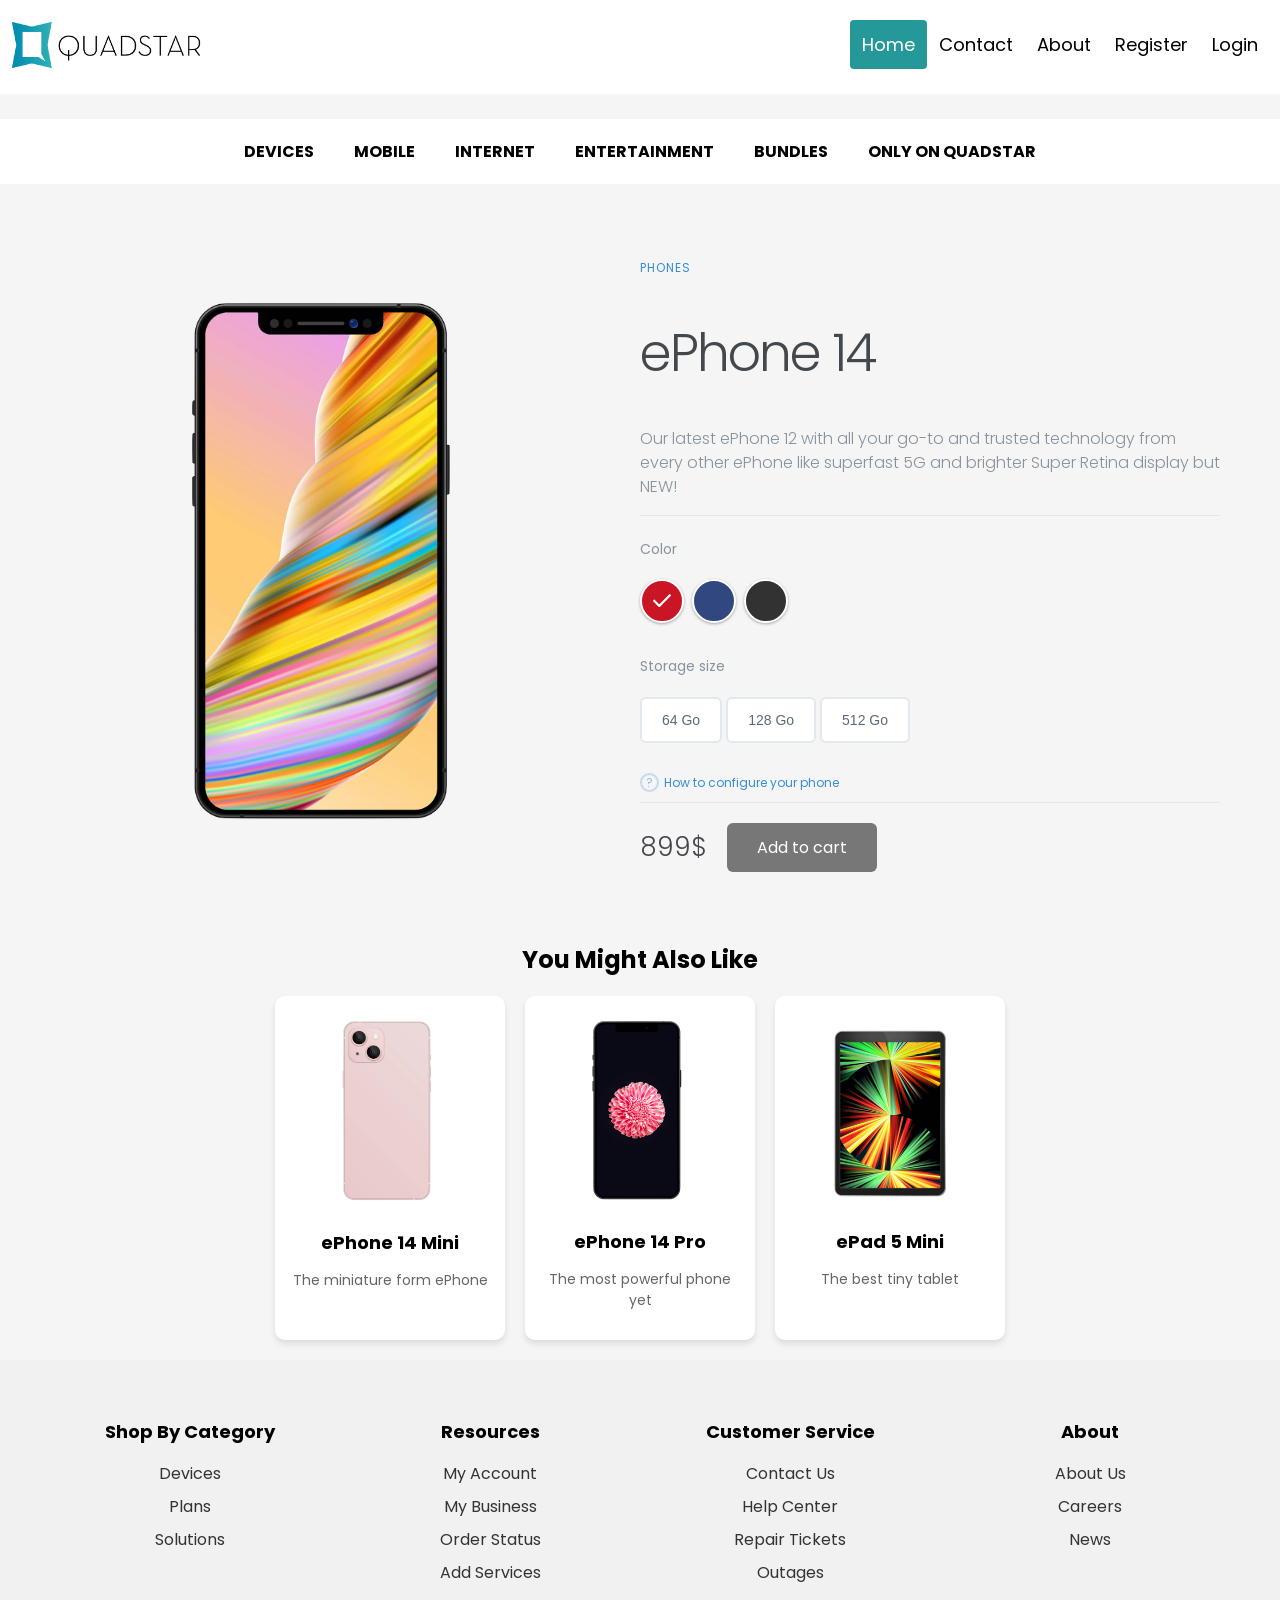
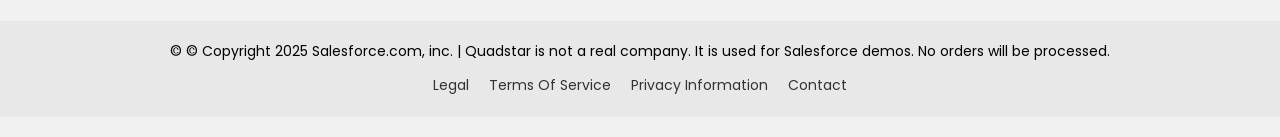
==== product1.html @ 6bb5222c "Initial commit" ====
<!DOCTYPE html>
<html lang="en">
<head>
    <meta charset="UTF-8">
    <meta name="viewport" content="width=device-width, initial-scale=1.0">
    <link rel="stylesheet" href="styles/style.css">
    <script src="scripts/sitemap.js"></script>
    <script src="https://cdn.c360a.salesforce.com/beacon/c360a/f6964fda-718f-4f19-b0e2-63e28823802c/scripts/c360a.min.js"></script>
    <link href="https://fonts.googleapis.com/css2?family=Poppins:wght@300;400;600;700&display=swap" rel="stylesheet">
    <link rel="icon" type="image/png" href="images/favicon.png">
    <title>ePhone 14</title>
</head>
<body>

    <div class="header">
        <a href="index.html" class="logo">
            <img src="images/quadstarlogo.png">
        </a>
        <div class="header-right">
            <a class="active" href="index.html">Home</a>
            <a href="#contact">Contact</a>
            <a href="#about">About</a>
            <a href="#register" class="login" onclick="displayRegisterForm();">Register</a>
            <a href="#login" class="login" onclick="displayAuthForm();">Login</a>
        </div>
    </div>
    
    <div id="registerform" style="visibility: hidden;">
        <div href="#" class="close" onclick="hideRegisterForm();"></div>
        <form id="registerForm" onsubmit="submitRegisterForm();return false;">
            <label for="firstname">First Name:</label>
            <input id="firstname" type="text" value="Alexis">
            <label for="lastname">Last Name:</label>
            <input id="lastname" type="text" value="Renault">
            <label for="email">Email:</label>
            <input id="email" type="email" value="alexis.renault@demo.com">
            <label for="username">Username:</label>
            <input id="username" type="email" value="alexis.renault@demo.com">
            <input type="submit" value="Register">
        </form>
    </div>
    
    <div id="loginform" style="visibility: hidden;">
        <div href="#" class="close" onclick="hideAuthForm();"></div>
        <form id="authenticationForm" onsubmit="submitAuthForm();return false;">
            <label for="login">Login:</label>
            <input id="login" type="email" value="alexis.renault@demo.com">
            <input type="submit" value="Login">
        </form>
    </div>
    
     <!-- Nouveau menu -->
    <nav class="menu">
        <ul>
            <li><a href="#">DEVICES</a></li>
            <li><a href="#">MOBILE</a></li>
            <li><a href="#">INTERNET</a></li>
            <li><a href="#">ENTERTAINMENT</a></li>
            <li><a href="#">BUNDLES</a></li>
            <li><a href="#">ONLY ON QUADSTAR</a></li>
        </ul>
    </nav>

    <main class="container">

        <!-- Left Column / Product Image -->
        <div class="left-column">
          <img data-image="black" src="images/black.png" alt="">
          <img data-image="blue" src="images/blue.png" alt="">
          <img data-image="red" class="active" src="images/ePhone12-blackf.png" alt="">
        </div>
  
        <!-- Right Column -->
        <div class="right-column">
  
          <!-- Product Description -->
          <div class="product-description">
            <span>Phones</span>
            <h1>ePhone 14</h1>
            <p>Our latest ePhone 12 with all your go-to and trusted technology from every other ePhone like superfast 5G and brighter Super Retina display but NEW!</p>
          </div>
  
          <!-- Product Configuration -->
          <div class="product-configuration">
  
            <!-- Product Color -->
            <div class="product-color">
              <span>Color</span>
  
              <div class="color-choose">
                <div>
                  <input data-image="red" type="radio" id="red" name="color" value="red" checked>
                  <label for="red"><span></span></label>
                </div>
                <div>
                  <input data-image="blue" type="radio" id="blue" name="color" value="blue">
                  <label for="blue"><span></span></label>
                </div>
                <div>
                  <input data-image="black" type="radio" id="black" name="color" value="black">
                  <label for="black"><span></span></label>
                </div>
              </div>
  
            </div>
  
            <!-- Storage Configuration -->
            <div class="cable-config">
              <span>Storage size</span>
  
              <div class="cable-choose">
                <button>64 Go</button>
                <button>128 Go</button>
                <button>512 Go</button>
              </div>
  
              <a href="#">How to configure your phone</a>
            </div>
          </div>
  
          <!-- Product Pricing -->
          <div class="product-price">
            <span>899$</span>
            <a href="#" onclick="addToCart(1)" class="cart-btn">Add to cart</a>
          </div>
        </div>
    </main>

    <!-- You Might Also Like Section -->
    <section class="related-products">
        <h2>You Might Also Like</h2>
        <div class="product-list">
            <div class="product">
                <img src="images/ePhone12-Mini-pink.png" alt="ePhone 14 Mini">
                <h3>ePhone 14 Mini</h3>
                <p>The miniature form ePhone</p>
            </div>
            <div class="product">
                <img src="images/ePhone12-Pro-blackf.png" alt="ePhone 14 Pro">
                <h3>ePhone 14 Pro</h3>
                <p>The most powerful phone yet</p>
            </div>
            <div class="product">
                <img src="images/ePad5-Mini-blackf.png" alt="ePad 5 Mini">
                <h3>ePad 5 Mini</h3>
                <p>The best tiny tablet</p>
            </div>
        </div>
    </section>
    <div class="spacer"></div>
    <footer class="footer">
    <div class="footer-container">
        <div class="footer-section">
            <h3>Shop By Category</h3>
            <ul>
                <li><a href="#">Devices</a></li>
                <li><a href="#">Plans</a></li>
                <li><a href="#">Solutions</a></li>
            </ul>
        </div>
        <div class="footer-section">
            <h3>Resources</h3>
            <ul>
                <li><a href="#">My Account</a></li>
                <li><a href="#">My Business</a></li>
                <li><a href="#">Order Status</a></li>
                <li><a href="#">Add Services</a></li>
            </ul>
        </div>
        <div class="footer-section">
            <h3>Customer Service</h3>
            <ul>
                <li><a href="#">Contact Us</a></li>
                <li><a href="#">Help Center</a></li>
                <li><a href="#">Repair Tickets</a></li>
                <li><a href="#">Outages</a></li>
            </ul>
        </div>
        <div class="footer-section">
            <h3>About</h3>
            <ul>
                <li><a href="#">About Us</a></li>
                <li><a href="#">Careers</a></li>
                <li><a href="#">News</a></li>
            </ul>
        </div>
    </div>
    <div class="footer-bottom">
        <p>&copy; © Copyright 2025 Salesforce.com, inc. | Quadstar is not a real company. It is used for Salesforce demos. No orders will be processed.</p>
        <ul>
            <li><a href="#">Legal</a></li>
            <li><a href="#">Terms Of Service</a></li>
            <li><a href="#">Privacy Information</a></li>
            <li><a href="#">Contact</a></li>
        </ul>
    </div>
</footer>
</body>
</html>
---- styles/style.css ----
/* General Styles */
body {
    font-family: 'Poppins', sans-serif;
    margin: 0;
    padding: 0;
    background-color: #f5f5f5;
}

h1, h2 {
    text-align: center;
}

h1, h2, .menu a, .tile a {
    font-family: 'Poppins', sans-serif;
}

/* Tiles Section */
main {
    max-width: 1000px;
    margin: 40px auto;
}

.tiles-container {
    display: flex;
    justify-content: center;
    align-items: stretch; /* Garde la même hauteur */
    gap: 20px;
    flex-wrap: nowrap; /* Empêche le retour à la ligne */
}

.tile {
    flex: 1;
    min-width: 250px;
    max-width: 300px; /* Évite que les cartes deviennent trop larges */
    text-align: center;
    background-color: white; /* Assure un fond blanc */
    padding: 20px; /* Ajoute de l’espace autour du contenu */
    border-radius: 10px; /* Arrondit les bords */
    box-shadow: 0 4px 8px rgba(0, 0, 0, 0.1); /* Ajoute une légère ombre */
}

.tile:hover {
    transform: scale(1.05);
}

.tile img {
    width: 100%;
    height: auto;
    max-width: 200px;
    margin-bottom: 10px;
}
.tile a {
    text-decoration: none;  /* Supprime le soulignement */
    color: inherit;  /* Utilise la couleur par défaut du texte */
    font-weight: bold;
}

.tile a:hover {
    text-decoration: underline; /* Ajoute un léger effet au survol */
}

/* Responsive */
@media (max-width: 960px) {
    .tiles-container {
        flex-direction: column;
        align-items: center;
    }
    .tile {
        width: 80%;
    }
}

/* header */
.header {
  overflow: hidden;
  background-color: white;
  padding: 20px 10px;
}

.header a {
  float: left;
  color: black;
  text-align: center;
  padding: 12px;
  text-decoration: none;
  font-size: 18px; 
  line-height: 25px;
  border-radius: 4px;
}

.header a.logo {
  font-size: 25px;
  font-weight: bold;
  padding: 0;
}
.header a.logo img{
  height: 50px;
}

.header a.active {
  background-color: #25999A;
  color: white;
}

.header .login {
  background-color: white !important; /* Fond blanc comme les autres */
  color: black !important; /* Texte noir */
}

.header-right {
  float: right;
}

@media screen and (max-width: 500px) {
  .header a {
    float: none;
    display: block;
    text-align: left;
  }
  
  .header-right {
    float: none;
  }
}
/* end header */

/* login form */
#loginform {
  background-color: rgb(7, 57, 107);
  color: white;
  width: 250px;
  border-radius: 10px;
  padding: 15px;
  right: 0;
  position: fixed;
  z-index: 1;
}
#authenticationForm {
  display: grid;
}
.close {
  position: absolute;
  right: 5px;
  top: 5px;
  width: 32px;
  height: 32px;
  opacity: 0.3;
  cursor: pointer;
}
.close:hover {
  opacity: 1;
}
.close:before, .close:after {
  position: absolute;
  left: 15px;
  content: ' ';
  height: 33px;
  width: 2px;
  background-color: #ffffff;
}
.close:before {
  transform: rotate(45deg);
}
.close:after {
  transform: rotate(-45deg);
}      
/* end login form */ 

/* The hero image */
.hero-image {

    /* Use "linear-gradient" to add a darken background effect to the image (photographer.jpg). This will make the text easier to read */
    background-image: linear-gradient(rgba(0, 0, 0, 0.5), rgba(0, 0, 0, 0.5)), url("../images/hero-banner.jpg");

    /* Set a specific height */
    height: 350px;

    /* Position and center the image to scale nicely on all screens */
    background-position: center;
    background-repeat: no-repeat;
    background-size: cover;
    position: relative;
}

/* Place text in the middle of the image */
.hero-text {
    position: absolute;
    top: 50%;
    left: 37%;
    transform: translate(-50%, -50%);
    color: white;
}

.container {
    display: flex;
    justify-content: center;
    align-items: center;
    flex-wrap: wrap;
    max-width: 1200px;
    margin: auto;
    padding: 50px 20px;
}
  
  /* Columns */
.left-column {
    flex: 1;
    display: flex;
    justify-content: center;
    align-items: center;
    max-width: 50%;
    overflow: hidden; /* Empêche le débordement */
}
  
.right-column {
    flex: 1;
    max-width: 50%;
    padding: 20px;
}
  
  
  /* Left Column */
.left-column img {
    max-width: 100%;
    height: auto;
    display: block;
}
  
  .left-column img.active {
    opacity: 1;
  }
  
  
  /* Right Column */
  
  /* Product Description */
  .product-description {
    border-bottom: 1px solid #E1E8EE;
    margin-bottom: 20px;
  }
  .product-description span {
    font-size: 12px;
    color: #358ED7;
    letter-spacing: 1px;
    text-transform: uppercase;
    text-decoration: none;
  }
  .product-description h1 {
    font-weight: 300;
    font-size: 52px;
    color: #43484D;
    letter-spacing: -2px;
    text-align: left;
  }
  .product-description p {
    font-size: 16px;
    font-weight: 300;
    color: #86939E;
    line-height: 24px;
  }

 /* Menu */
  .menu {
    text-align: center;
    padding: 20px;
    background-color: #fff; /* Fond blanc */
}

.menu ul {
    list-style: none;
    padding: 0;
    margin: 0;
    display: flex;
    justify-content: center;
    gap: 20px;
}

.menu ul li {
    display: inline;
}

.menu ul li a {
    text-decoration: none;
    font-size: 16px;
    font-weight: bold;
    color: black;
    position: relative;
    padding: 5px 10px;
}

.menu ul li a::after {
    content: "";
    position: absolute;
    left: 50%;
    bottom: -5px;
    width: 0;
    height: 2px;
    background: black;
    transition: width 0.3s ease-in-out, left 0.3s ease-in-out;
}

.menu ul li a:hover::after {
    width: 100%;
    left: 0;
}
.spacer {
    height: 20px;
}
/* Services Banner */
.services-banner {
    text-align: center;
    padding: 50px 0;
    background-color: #f9f9f9; /* Couleur de fond */
}

.services-banner h2 {
    font-size: 24px;
    color: #222;
    margin-bottom: 30px;
}

.services-container {
    display: flex;
    justify-content: center;
    gap: 40px;
    flex-wrap: wrap; /* Permet l'adaptation sur petits écrans */
}

.service-item {
    text-align: center;
    max-width: 120px;
}

.service-item img {
    width: 100px;
    height: 100px;
    border-radius: 50%;
    background-color: white;
    box-shadow: 0 4px 8px rgba(0, 0, 0, 0.1);
    padding: 15px;
    transition: transform 0.3s ease;
}

.service-item img:hover {
    transform: scale(1.1);
}

.service-item p {
    font-size: 20px;
    font-weight: bold;
    color: #333;
    margin-top: 10px;
}
  
  /* Product Configuration */
  .product-color span,
  .cable-config span {
    font-size: 14px;
    font-weight: 400;
    color: #86939E;
    margin-bottom: 20px;
    display: inline-block;
  }
  
  /* Product Color */
  .product-color {
    margin-bottom: 30px;
  }
  
  .color-choose div {
    display: inline-block;
  }
  
  .color-choose input[type="radio"] {
    display: none;
  }
  
  .color-choose input[type="radio"] + label span {
    display: inline-block;
    width: 40px;
    height: 40px;
    margin: -1px 4px 0 0;
    vertical-align: middle;
    cursor: pointer;
    border-radius: 50%;
  }
  
  .color-choose input[type="radio"] + label span {
    border: 2px solid #FFFFFF;
    box-shadow: 0 1px 3px 0 rgba(0,0,0,0.33);
  }
  
  .color-choose input[type="radio"]#red + label span {
    background-color: #C91524;
  }
  .color-choose input[type="radio"]#blue + label span {
    background-color: #314780;
  }
  .color-choose input[type="radio"]#black + label span {
    background-color: #323232;
  }
  
  .color-choose input[type="radio"]:checked + label span {
    background-image: url(../images/check-icn.svg);
    background-repeat: no-repeat;
    background-position: center;
  }
  
  /* Cable Configuration */
  .cable-choose {
    margin-bottom: 20px;
  }
  
  .cable-choose button {
    border: 2px solid #E1E8EE;
    border-radius: 6px;
    padding: 13px 20px;
    font-size: 14px;
    color: #5E6977;
    background-color: #fff;
    cursor: pointer;
    transition: all .5s;
  }
  
  .cable-choose button:hover,
  .cable-choose button:active,
  .cable-choose button:focus {
    border: 2px solid #86939E;
    outline: none;
  }
  
  .cable-config {
    border-bottom: 1px solid #E1E8EE;
    margin-bottom: 20px;
  }
  
  .cable-config a {
    color: #358ED7;
    text-decoration: none;
    font-size: 12px;
    position: relative;
    margin: 10px 0;
    display: inline-block;
  }
  .cable-config a:before {
    content: "?";
    height: 15px;
    width: 15px;
    border-radius: 50%;
    border: 2px solid rgba(53, 142, 215, 0.5);
    display: inline-block;
    text-align: center;
    line-height: 16px;
    opacity: 0.5;
    margin-right: 5px;
  }
  
  /* Product Price */
  .product-price {
    display: flex;
    align-items: center;
  }
  
  .product-price span {
    font-size: 26px;
    font-weight: 300;
    color: #43474D;
    margin-right: 20px;
  }
  
  .cart-btn {
    display: inline-block;
    background-color: #787777;
    border-radius: 6px;
    font-size: 16px;
    color: #FFFFFF;
    text-decoration: none;
    padding: 12px 30px;
    transition: all .5s;
  }
  .cart-btn:hover {
    background-color: #30B2B5;
  }
  
  /* Responsive */
  @media (max-width: 940px) {
    .container {
      flex-direction: column;
      margin-top: 60px;
    }
  
    .left-column,
    .right-column {
      width: 100%;
    }
  
    .left-column img {
      width: 300px;
      right: 0;
      top: -65px;
      left: initial;
    }
  }
  
  @media (max-width: 535px) {
    .left-column img {
      width: 220px;
      top: -85px;
    }
  }
  /* Section "You Might Also Like" */
.related-products-container {
    display: flex;
    justify-content: center;
    gap: 20px;
    margin-top: 20px;
}
.related-products {
    margin-top: -40px; /* Ajuste selon le rendu souhaité, réduit l'espace */
    padding-top: 20px; /* Optionnel, pour équilibrer le design */
}

.related-product {
    text-decoration: none; /* Supprime le soulignement des liens */
    color: inherit; /* Garde la couleur du texte */
    background: white;
    padding: 15px;
    border-radius: 10px;
    box-shadow: 0px 4px 6px rgba(0, 0, 0, 0.1);
    transition: transform 0.2s ease-in-out, box-shadow 0.2s ease-in-out;
    width: 200px;
    text-align: center;
}

.related-product img {
    width: 100%;
    border-radius: 5px;
}

.related-product:hover {
    transform: translateY(-5px);
    box-shadow: 0px 6px 12px rgba(0, 0, 0, 0.2);
}

.product-list {
    display: flex;
    justify-content: center;
    gap: 20px;
}

.product {
    background: white;
    padding: 15px;
    border-radius: 10px;
    box-shadow: 0 4px 6px rgba(0, 0, 0, 0.1);
    width: 200px;
    text-align: center;
}

.product img {
    width: 100%;
    border-radius: 5px;
}

.product h3 {
    font-size: 18px;
    margin: 10px 0;
}

.product p {
    font-size: 14px;
    color: #666;
}

.product button {
    background-color: #007BFF;
    color: white;
    border: none;
    padding: 8px 12px;
    margin-top: 10px;
    cursor: pointer;
    border-radius: 5px;
    transition: background 0.3s;
}

.product button:hover {
    background-color: #0056b3;
}
/* Footer Styles */
.footer {
    clear: both;
    position: relative;
    width: 100%;
    background: #f1f1f1;
    padding: 20px 0;
    text-align: center;
}

.footer-container {
    display: flex;
    justify-content: space-around;
    flex-wrap: wrap;
    max-width: 1200px;
    margin: 0 auto;
}

.footer-section {
    flex: 1;
    min-width: 200px;
    margin: 20px;
}

.footer-section h3 {
    font-size: 18px;
    margin-bottom: 10px;
}

.footer-section ul {
    list-style: none;
    padding: 0;
}

.footer-section ul li {
    margin-bottom: 8px;
}

.footer-section ul li a {
    text-decoration: none;
    color: #333;
    transition: color 0.3s;
}

.footer-section ul li a:hover {
    color: #25999A;
}

.footer-bottom {
    background-color: #e8e8e8;
    padding: 20px 0;
    text-align: center;
}

.footer-bottom p {
    margin: 0;
    font-size: 14px;
}

.footer-bottom ul {
    list-style: none;
    padding: 0;
    margin: 10px 0 0 0;
    display: flex;
    justify-content: center;
    flex-wrap: wrap;
}

.footer-bottom ul li {
    margin: 0 10px;
}

.footer-bottom ul li a {
    text-decoration: none;
    color: #333;
    font-size: 14px;
    transition: color 0.3s;
}

.footer-bottom ul li a:hover {
    color: #25999A;
}

/* Responsive */
@media (max-width: 768px) {
    .footer-container {
        flex-direction: column;
        align-items: center;
    }

    .footer-section {
        margin: 10px 0;
    }
}
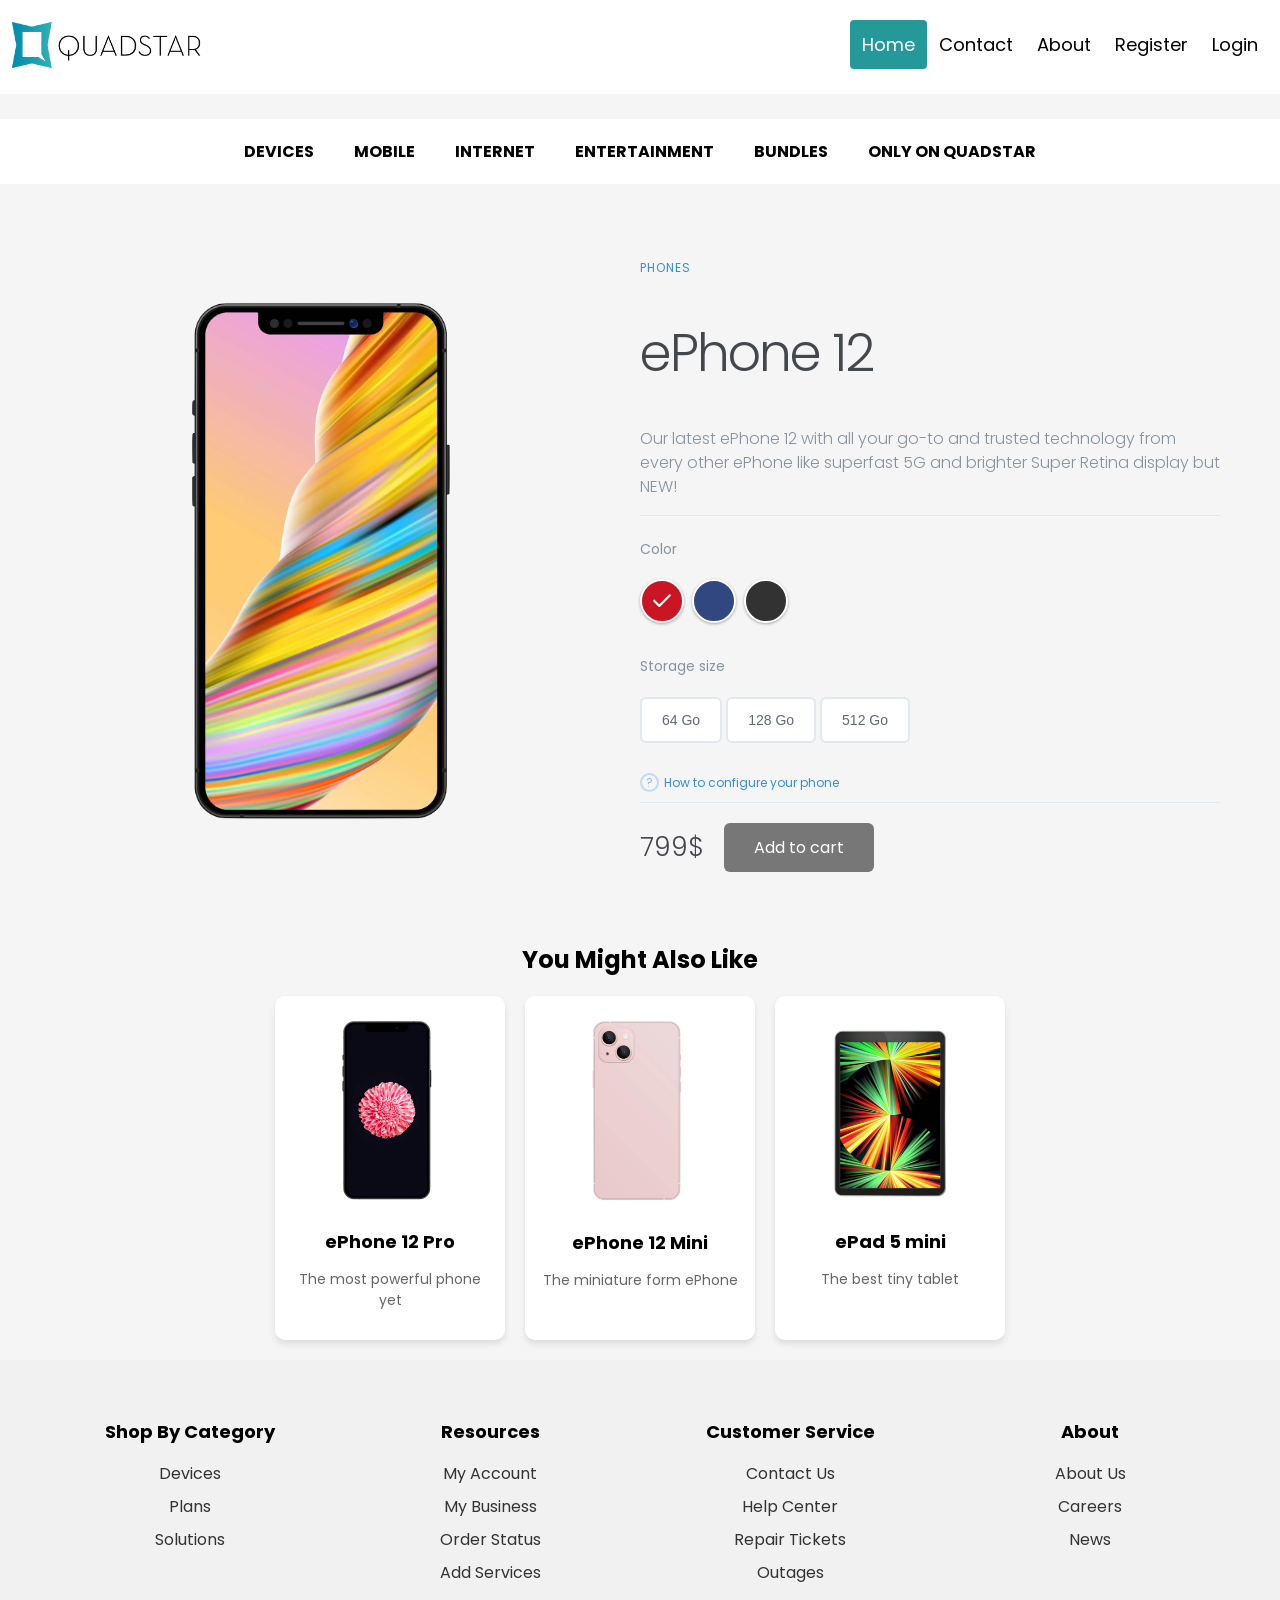
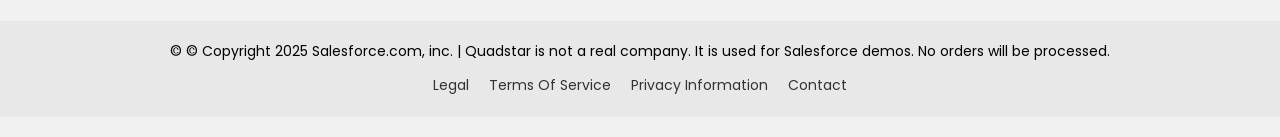
==== commit 72b17c34: "Align product pages with Product__dlm catalog - Product pages use Product__dlm names/prices: product" ====
--- a/product1.html
+++ b/product1.html
@@ -4,11 +4,10 @@
     <meta charset="UTF-8">
     <meta name="viewport" content="width=device-width, initial-scale=1.0">
     <link rel="stylesheet" href="styles/style.css">
-    <script src="scripts/sitemap.js"></script>
     <script src="https://cdn.c360a.salesforce.com/beacon/c360a/f6964fda-718f-4f19-b0e2-63e28823802c/scripts/c360a.min.js"></script>
     <link href="https://fonts.googleapis.com/css2?family=Poppins:wght@300;400;600;700&display=swap" rel="stylesheet">
     <link rel="icon" type="image/png" href="images/favicon.png">
-    <title>ePhone 14</title>
+    <title>ePhone 12</title>
 </head>
 <body>
 
@@ -61,7 +60,7 @@
         </ul>
     </nav>
 
-    <main class="container">
+    <main class="container" data-product-id="1" data-product-price="799">
 
         <!-- Left Column / Product Image -->
         <div class="left-column">
@@ -76,7 +75,7 @@
           <!-- Product Description -->
           <div class="product-description">
             <span>Phones</span>
-            <h1>ePhone 14</h1>
+            <h1>ePhone 12</h1>
             <p>Our latest ePhone 12 with all your go-to and trusted technology from every other ePhone like superfast 5G and brighter Super Retina display but NEW!</p>
           </div>
   
@@ -120,8 +119,8 @@
   
           <!-- Product Pricing -->
           <div class="product-price">
-            <span>899$</span>
-            <a href="#" onclick="addToCart(1)" class="cart-btn">Add to cart</a>
+            <span>799$</span>
+            <a href="#" onclick="addToCart(); return false;" class="cart-btn">Add to cart</a>
           </div>
         </div>
     </main>
@@ -131,18 +130,22 @@
         <h2>You Might Also Like</h2>
         <div class="product-list">
             <div class="product">
-                <img src="images/ePhone12-Mini-pink.png" alt="ePhone 14 Mini">
-                <h3>ePhone 14 Mini</h3>
+                <a href="product2.html">
+                <img src="images/ePhone12-Pro-blackf.png" alt="ePhone 12 Pro">
+                <h3>ePhone 12 Pro</h3>
+                <p>The most powerful phone yet</p>
+                </a>
+            </div>
+            <div class="product">
+                <a href="product3.html">
+                <img src="images/ePhone12-Mini-pink.png" alt="ePhone 12 Mini">
+                <h3>ePhone 12 Mini</h3>
                 <p>The miniature form ePhone</p>
+                </a>
             </div>
             <div class="product">
-                <img src="images/ePhone12-Pro-blackf.png" alt="ePhone 14 Pro">
-                <h3>ePhone 14 Pro</h3>
-                <p>The most powerful phone yet</p>
-            </div>
-            <div class="product">
-                <img src="images/ePad5-Mini-blackf.png" alt="ePad 5 Mini">
-                <h3>ePad 5 Mini</h3>
+                <img src="images/ePad5-Mini-blackf.png" alt="ePad 5 mini">
+                <h3>ePad 5 mini</h3>
                 <p>The best tiny tablet</p>
             </div>
         </div>
--- a/styles/style.css
+++ b/styles/style.css
@@ -678,4 +678,8 @@
     .footer-section {
         margin: 10px 0;
     }
-}+}
+.product a {
+    color: inherit;
+    text-decoration: none;
+}
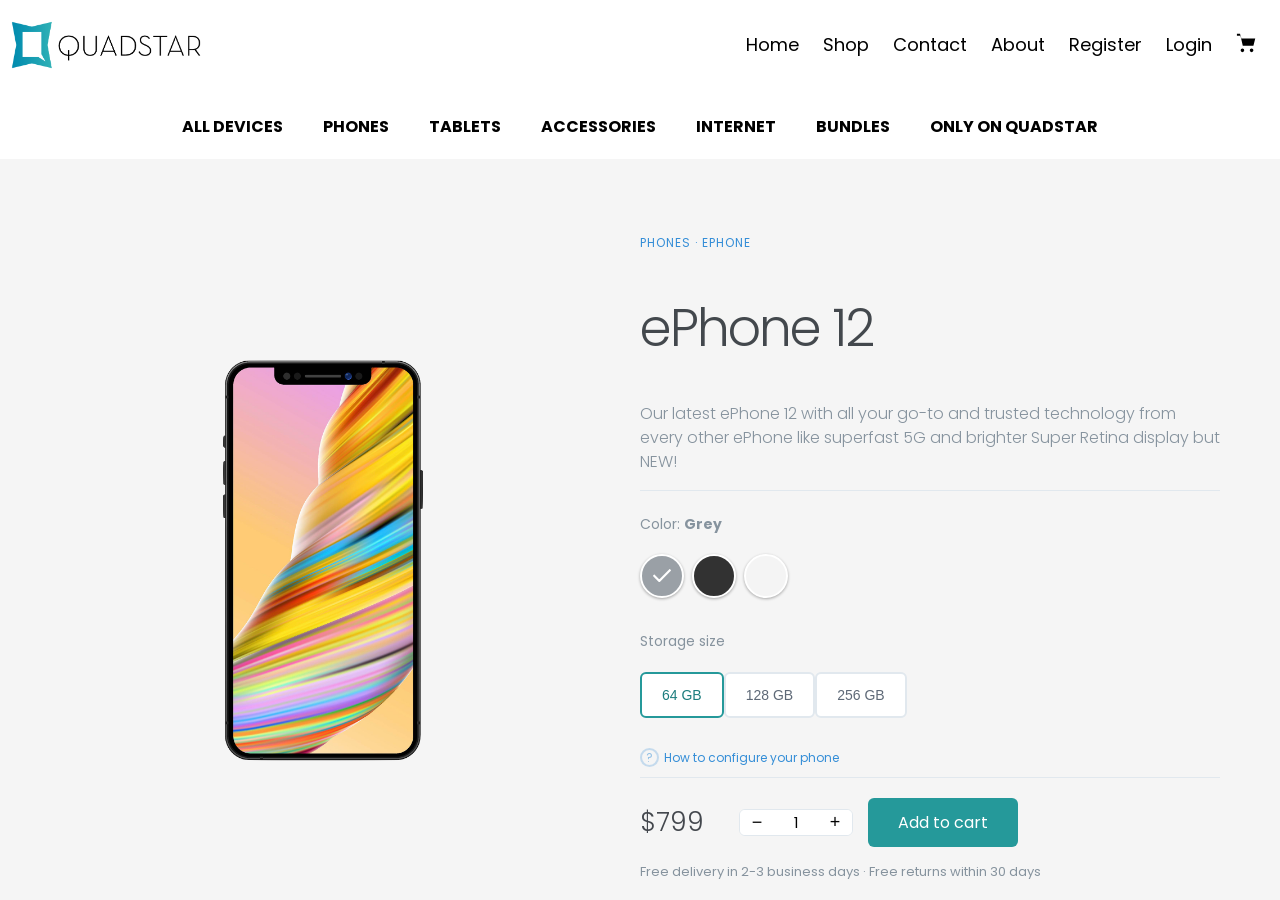
==== commit ab5f45dc: "Add Product__dlm catalogue, product page, cart and checkout with Web SDK cart/order events - tools/e" ====
--- a/product1.html
+++ b/product1.html
@@ -2,201 +2,11 @@
 <html lang="en">
 <head>
     <meta charset="UTF-8">
-    <meta name="viewport" content="width=device-width, initial-scale=1.0">
-    <link rel="stylesheet" href="styles/style.css">
-    <script src="https://cdn.c360a.salesforce.com/beacon/c360a/f6964fda-718f-4f19-b0e2-63e28823802c/scripts/c360a.min.js"></script>
-    <link href="https://fonts.googleapis.com/css2?family=Poppins:wght@300;400;600;700&display=swap" rel="stylesheet">
-    <link rel="icon" type="image/png" href="images/favicon.png">
-    <title>ePhone 12</title>
+    <meta http-equiv="refresh" content="0; url=product.html?id=1">
+    <link rel="canonical" href="product.html?id=1">
+    <title>Quadstar</title>
 </head>
 <body>
-
-    <div class="header">
-        <a href="index.html" class="logo">
-            <img src="images/quadstarlogo.png">
-        </a>
-        <div class="header-right">
-            <a class="active" href="index.html">Home</a>
-            <a href="#contact">Contact</a>
-            <a href="#about">About</a>
-            <a href="#register" class="login" onclick="displayRegisterForm();">Register</a>
-            <a href="#login" class="login" onclick="displayAuthForm();">Login</a>
-        </div>
-    </div>
-    
-    <div id="registerform" style="visibility: hidden;">
-        <div href="#" class="close" onclick="hideRegisterForm();"></div>
-        <form id="registerForm" onsubmit="submitRegisterForm();return false;">
-            <label for="firstname">First Name:</label>
-            <input id="firstname" type="text" value="Alexis">
-            <label for="lastname">Last Name:</label>
-            <input id="lastname" type="text" value="Renault">
-            <label for="email">Email:</label>
-            <input id="email" type="email" value="alexis.renault@demo.com">
-            <label for="username">Username:</label>
-            <input id="username" type="email" value="alexis.renault@demo.com">
-            <input type="submit" value="Register">
-        </form>
-    </div>
-    
-    <div id="loginform" style="visibility: hidden;">
-        <div href="#" class="close" onclick="hideAuthForm();"></div>
-        <form id="authenticationForm" onsubmit="submitAuthForm();return false;">
-            <label for="login">Login:</label>
-            <input id="login" type="email" value="alexis.renault@demo.com">
-            <input type="submit" value="Login">
-        </form>
-    </div>
-    
-     <!-- Nouveau menu -->
-    <nav class="menu">
-        <ul>
-            <li><a href="#">DEVICES</a></li>
-            <li><a href="#">MOBILE</a></li>
-            <li><a href="#">INTERNET</a></li>
-            <li><a href="#">ENTERTAINMENT</a></li>
-            <li><a href="#">BUNDLES</a></li>
-            <li><a href="#">ONLY ON QUADSTAR</a></li>
-        </ul>
-    </nav>
-
-    <main class="container" data-product-id="1" data-product-price="799">
-
-        <!-- Left Column / Product Image -->
-        <div class="left-column">
-          <img data-image="black" src="images/black.png" alt="">
-          <img data-image="blue" src="images/blue.png" alt="">
-          <img data-image="red" class="active" src="images/ePhone12-blackf.png" alt="">
-        </div>
-  
-        <!-- Right Column -->
-        <div class="right-column">
-  
-          <!-- Product Description -->
-          <div class="product-description">
-            <span>Phones</span>
-            <h1>ePhone 12</h1>
-            <p>Our latest ePhone 12 with all your go-to and trusted technology from every other ePhone like superfast 5G and brighter Super Retina display but NEW!</p>
-          </div>
-  
-          <!-- Product Configuration -->
-          <div class="product-configuration">
-  
-            <!-- Product Color -->
-            <div class="product-color">
-              <span>Color</span>
-  
-              <div class="color-choose">
-                <div>
-                  <input data-image="red" type="radio" id="red" name="color" value="red" checked>
-                  <label for="red"><span></span></label>
-                </div>
-                <div>
-                  <input data-image="blue" type="radio" id="blue" name="color" value="blue">
-                  <label for="blue"><span></span></label>
-                </div>
-                <div>
-                  <input data-image="black" type="radio" id="black" name="color" value="black">
-                  <label for="black"><span></span></label>
-                </div>
-              </div>
-  
-            </div>
-  
-            <!-- Storage Configuration -->
-            <div class="cable-config">
-              <span>Storage size</span>
-  
-              <div class="cable-choose">
-                <button>64 Go</button>
-                <button>128 Go</button>
-                <button>512 Go</button>
-              </div>
-  
-              <a href="#">How to configure your phone</a>
-            </div>
-          </div>
-  
-          <!-- Product Pricing -->
-          <div class="product-price">
-            <span>799$</span>
-            <a href="#" onclick="addToCart(); return false;" class="cart-btn">Add to cart</a>
-          </div>
-        </div>
-    </main>
-
-    <!-- You Might Also Like Section -->
-    <section class="related-products">
-        <h2>You Might Also Like</h2>
-        <div class="product-list">
-            <div class="product">
-                <a href="product2.html">
-                <img src="images/ePhone12-Pro-blackf.png" alt="ePhone 12 Pro">
-                <h3>ePhone 12 Pro</h3>
-                <p>The most powerful phone yet</p>
-                </a>
-            </div>
-            <div class="product">
-                <a href="product3.html">
-                <img src="images/ePhone12-Mini-pink.png" alt="ePhone 12 Mini">
-                <h3>ePhone 12 Mini</h3>
-                <p>The miniature form ePhone</p>
-                </a>
-            </div>
-            <div class="product">
-                <img src="images/ePad5-Mini-blackf.png" alt="ePad 5 mini">
-                <h3>ePad 5 mini</h3>
-                <p>The best tiny tablet</p>
-            </div>
-        </div>
-    </section>
-    <div class="spacer"></div>
-    <footer class="footer">
-    <div class="footer-container">
-        <div class="footer-section">
-            <h3>Shop By Category</h3>
-            <ul>
-                <li><a href="#">Devices</a></li>
-                <li><a href="#">Plans</a></li>
-                <li><a href="#">Solutions</a></li>
-            </ul>
-        </div>
-        <div class="footer-section">
-            <h3>Resources</h3>
-            <ul>
-                <li><a href="#">My Account</a></li>
-                <li><a href="#">My Business</a></li>
-                <li><a href="#">Order Status</a></li>
-                <li><a href="#">Add Services</a></li>
-            </ul>
-        </div>
-        <div class="footer-section">
-            <h3>Customer Service</h3>
-            <ul>
-                <li><a href="#">Contact Us</a></li>
-                <li><a href="#">Help Center</a></li>
-                <li><a href="#">Repair Tickets</a></li>
-                <li><a href="#">Outages</a></li>
-            </ul>
-        </div>
-        <div class="footer-section">
-            <h3>About</h3>
-            <ul>
-                <li><a href="#">About Us</a></li>
-                <li><a href="#">Careers</a></li>
-                <li><a href="#">News</a></li>
-            </ul>
-        </div>
-    </div>
-    <div class="footer-bottom">
-        <p>&copy; © Copyright 2025 Salesforce.com, inc. | Quadstar is not a real company. It is used for Salesforce demos. No orders will be processed.</p>
-        <ul>
-            <li><a href="#">Legal</a></li>
-            <li><a href="#">Terms Of Service</a></li>
-            <li><a href="#">Privacy Information</a></li>
-            <li><a href="#">Contact</a></li>
-        </ul>
-    </div>
-</footer>
+    <a href="product.html?id=1">Continue to the product page</a>
 </body>
-</html>+</html>
